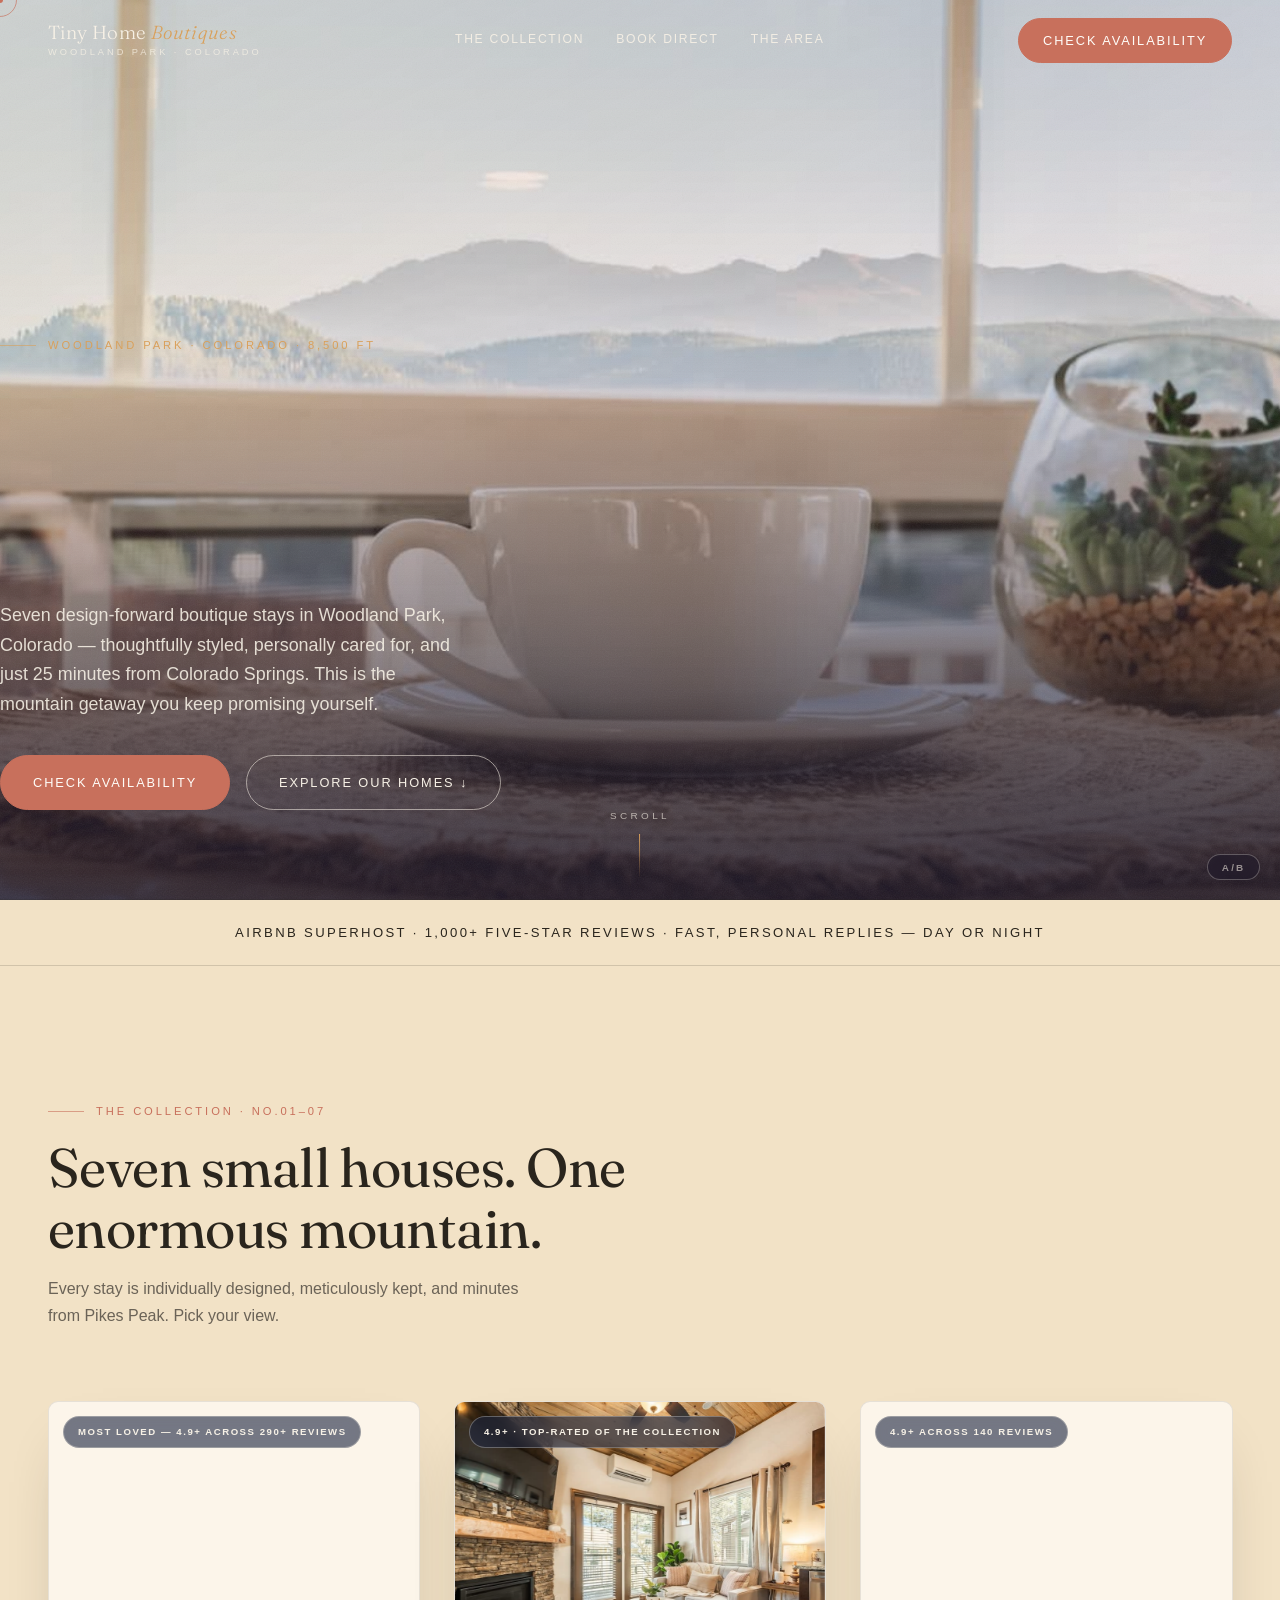
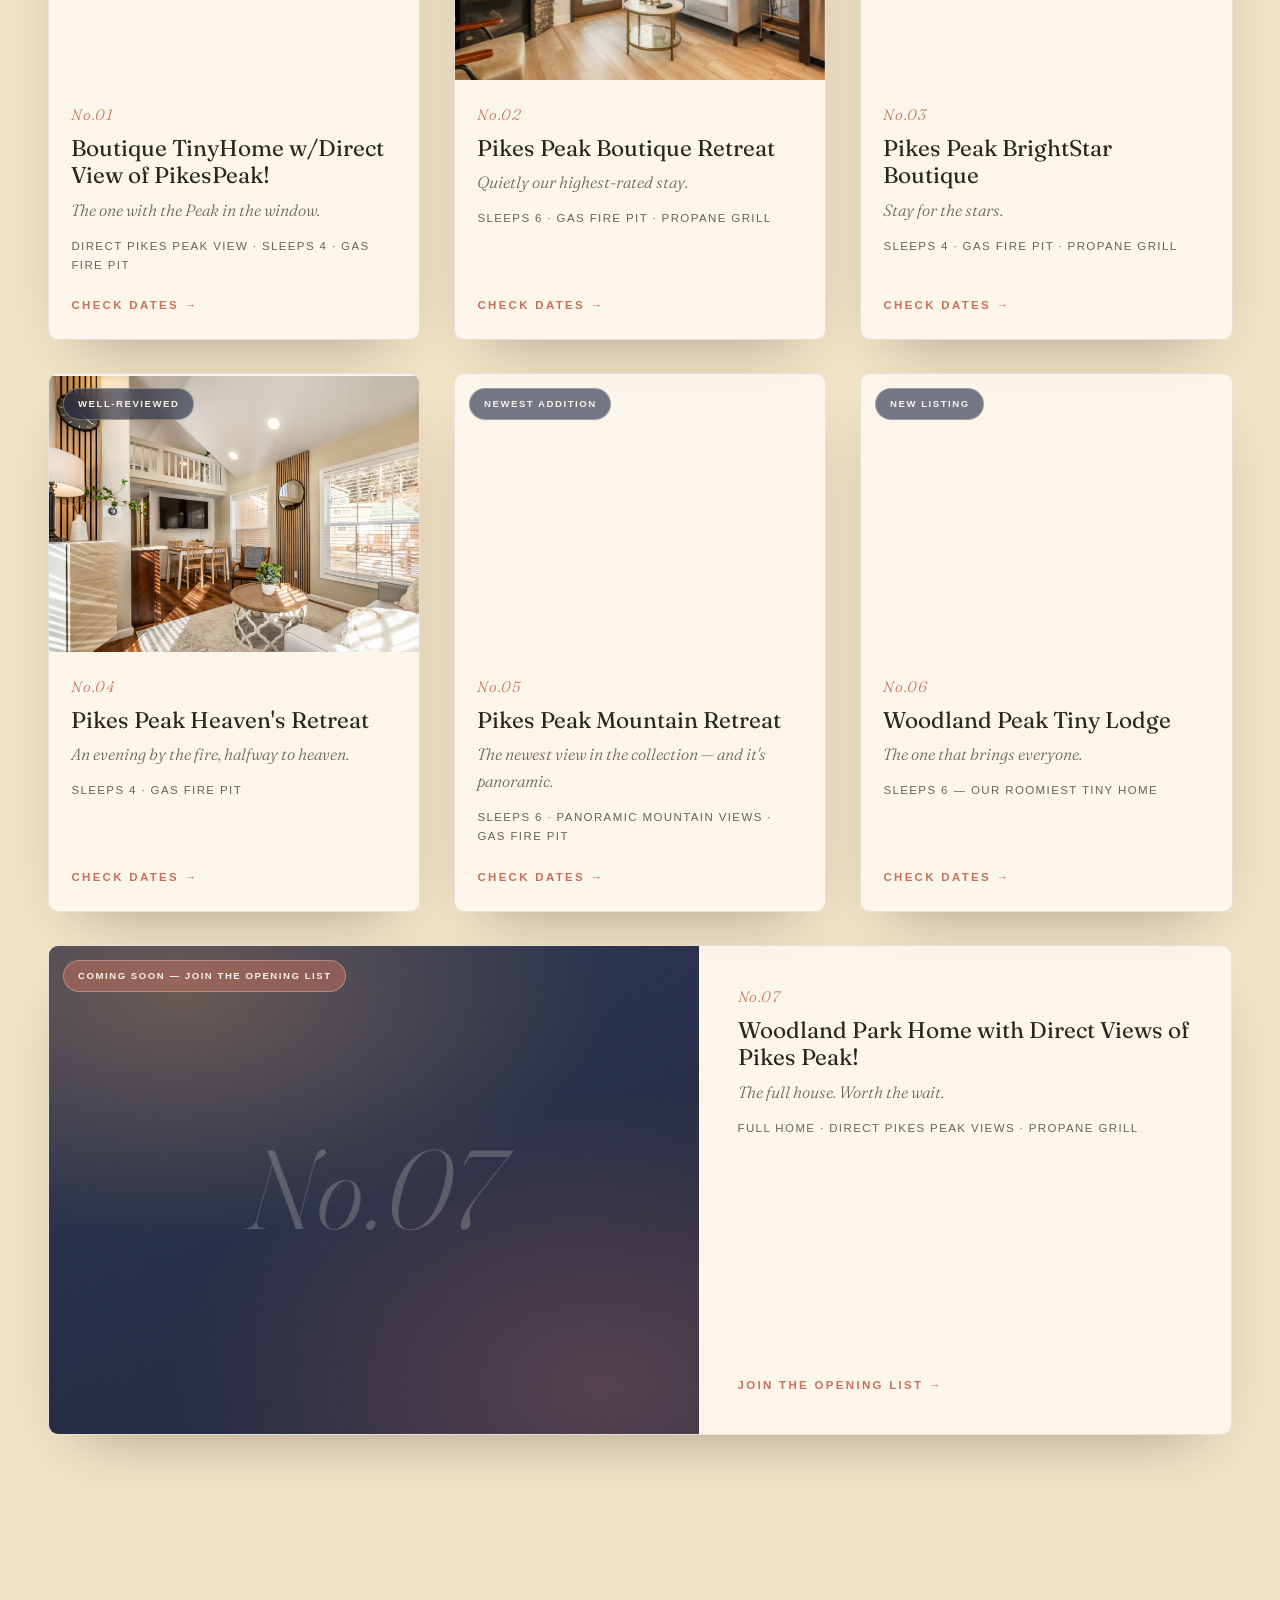
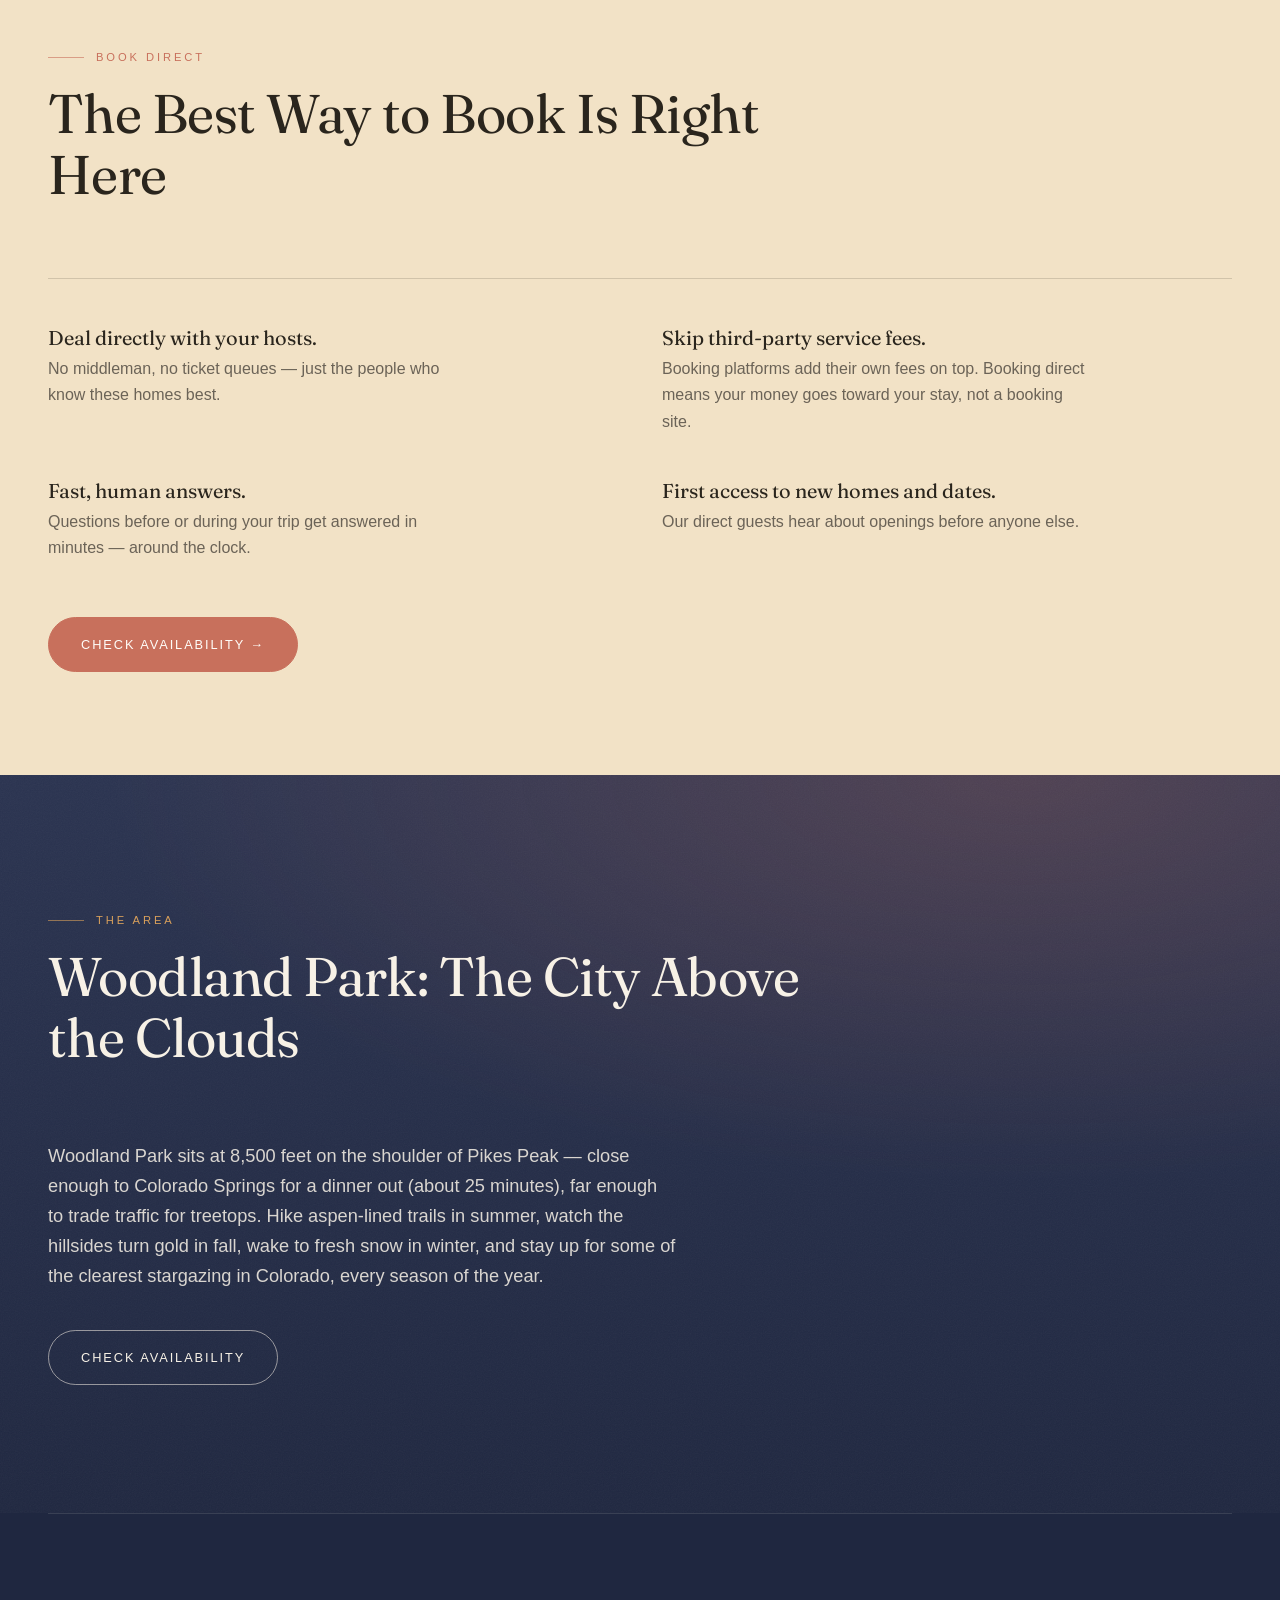
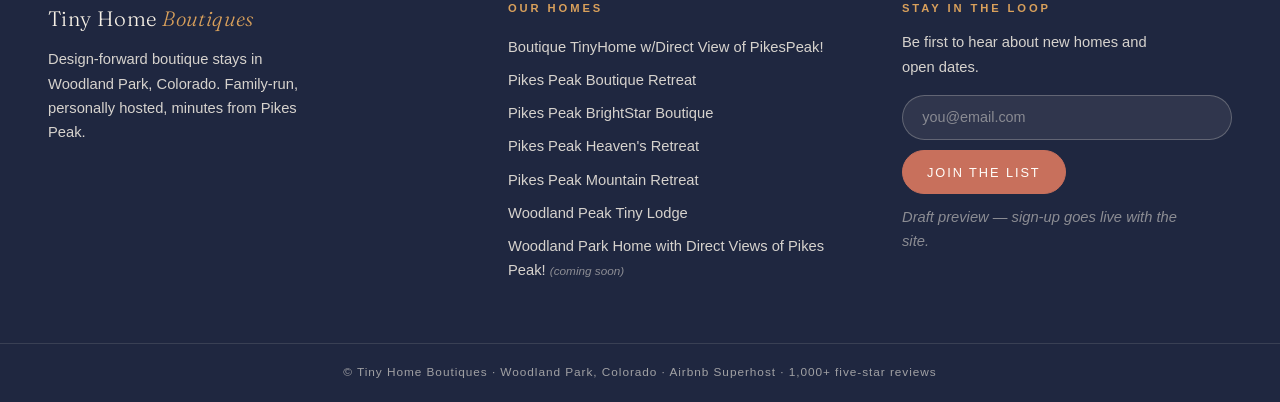
==== synthesis/index.html @ 12eb25b5 "Alpenglow Editorial synthesis homepage + self-hosted assets + Marketing docs/QA gate" ====
<!DOCTYPE html>
<html lang="en">
<head>
<meta charset="UTF-8">
<meta name="viewport" content="width=device-width, initial-scale=1.0">
<meta name="robots" content="noindex,nofollow">
<title>Tiny Home Boutiques — Wake up under Pikes Peak · Woodland Park, Colorado</title>
<meta name="description" content="Seven design-forward boutique stays in Woodland Park, Colorado. Book direct with your hosts — Airbnb Superhost, 1,000+ five-star reviews.">
<!-- ============================================================
     SYNTHESIS — "ALPENGLOW EDITORIAL"
     CEO synthesis verdict: A's cinematic scene structure ×
     B's conversion mechanics × C's editorial voice.
     Draft build — noindex. No build step, no external JS libs.
     ============================================================ -->
<link rel="preconnect" href="https://fonts.googleapis.com">
<link rel="preconnect" href="https://fonts.gstatic.com" crossorigin>
<link href="https://fonts.googleapis.com/css2?family=Fraunces:ital,opsz,wght@0,9..144,300;0,9..144,400;0,9..144,500;0,9..144,600;1,9..144,300;1,9..144,400;1,9..144,500&display=swap" rel="stylesheet">
<link rel="preload" as="image" href="../assets/hero/unit-y-peak-window.jpg">
<link rel="stylesheet" href="styles.css">
<script>document.documentElement.classList.add('js');</script>
</head>
<body>

<!-- Scroll-linked alpenglow sky: golden dawn → daylight → dusk tint (opacity crossfade only) -->
<div class="sky" aria-hidden="true">
  <div class="sky-layer sky-dawn"></div>
  <div class="sky-layer sky-day" id="skyDay"></div>
  <div class="sky-layer sky-dusk" id="skyDusk"></div>
</div>

<!-- Custom lerped cursor (desktop fine-pointer only; JS-gated) -->
<div class="cursor-dot" id="cursorDot" aria-hidden="true"></div>
<div class="cursor-ring" id="cursorRing" aria-hidden="true"></div>

<!-- ================= NAV — glass-morphism sticky ================= -->
<header class="nav" id="nav">
  <div class="nav-in">
    <a class="brand" href="#top">
      <span class="brand-name">Tiny Home <em>Boutiques</em></span>
      <span class="brand-sub">Woodland Park · Colorado</span>
    </a>
    <nav class="nav-links" aria-label="Primary">
      <a href="#collection">The Collection</a>
      <a href="#direct">Book Direct</a>
      <a href="#area">The Area</a>
    </nav>
    <a class="btn btn-solid nav-cta magnetic" href="https://tinyhomeboutiques.guestybookings.com/" target="_blank" rel="noopener">Check Availability</a>
  </div>
</header>

<main id="top">

<!-- ================= HERO — dawn act ================= -->
<section class="hero" id="hero">
  <div class="hero-media" id="heroMedia">
    <img id="heroStill" class="hero-still kenburns" src="../assets/hero/unit-y-peak-window.jpg"
         width="1200" height="800" alt="Pikes Peak framed in the window above a morning coffee cup" fetchpriority="high">
    <video id="heroVideo" class="hero-video" data-src="../assets/hero/variant-b-higgs-motion-pikes-dawn.mp4"
           preload="none" muted loop playsinline aria-hidden="true" tabindex="-1"></video>
  </div>
  <div class="hero-grade" aria-hidden="true"></div>
  <div class="hero-grain" aria-hidden="true"></div>
  <div class="hero-content wrap">
    <p class="kicker hero-kicker reveal">Woodland Park · Colorado · 8,500 ft</p>
    <h1 class="hero-title" id="heroTitle">Wake up under Pikes Peak.</h1>
    <p class="hero-sub reveal reveal-d2">Seven design-forward boutique stays in Woodland Park, Colorado — thoughtfully styled, personally cared for, and just 25 minutes from Colorado Springs. This is the mountain getaway you keep promising yourself.</p>
    <div class="hero-actions reveal reveal-d3">
      <a class="btn btn-solid magnetic" href="https://tinyhomeboutiques.guestybookings.com/" target="_blank" rel="noopener">Check Availability</a>
      <a class="btn btn-ghost magnetic" href="#collection">Explore Our Homes ↓</a>
    </div>
  </div>
  <!-- internal review toggle: still (A, default) ↔ motion (B). Owner picks at review. -->
  <button class="ab-pill" id="abPill" type="button" aria-pressed="false" title="Internal review: toggle hero still / motion">A/B</button>
  <div class="hero-scrollcue" aria-hidden="true"><span>Scroll</span></div>
</section>

<!-- ================= TRUST BAR — the one, verbatim ================= -->
<section class="trustbar reveal" aria-label="Guest trust">
  <p class="wrap">Airbnb Superhost · 1,000+ five-star reviews · Fast, personal replies — day or night</p>
</section>

<!-- ================= THE COLLECTION ================= -->
<section class="collection" id="collection">
  <div class="wrap">
    <header class="sect-head reveal">
      <p class="kicker">The Collection · No.01–07</p>
      <h2>Seven small houses. One enormous mountain.</h2>
      <p class="sect-intro">Every stay is individually designed, meticulously kept, and minutes from Pikes Peak. Pick your view.</p>
    </header>

    <div class="cards">

      <a class="card reveal" data-tilt href="https://tinyhomeboutiques.guestybookings.com/en/properties/665a027c85c7ea0013ef3865" target="_blank" rel="noopener">
        <figure class="card-media"><img src="../assets/units/no01-cover.jpg" loading="lazy" decoding="async" width="1200" height="800" data-parallax alt="Boutique TinyHome w/Direct View of PikesPeak!"></figure>
        <span class="card-badge">Most loved — 4.9+ across 290+ reviews</span>
        <div class="card-body">
          <span class="card-no">No.01</span>
          <h3 class="card-name">Boutique TinyHome w/Direct View of PikesPeak!</h3>
          <p class="card-identity">The one with the Peak in the window.</p>
          <p class="card-facts">Direct Pikes Peak view · sleeps 4 · gas fire pit</p>
          <span class="card-cta">Check dates →</span>
        </div>
        <span class="card-sheen" aria-hidden="true"></span>
      </a>

      <a class="card reveal reveal-d1" data-tilt href="https://tinyhomeboutiques.guestybookings.com/en/properties/665a026f31dec90011ea1cf0" target="_blank" rel="noopener">
        <figure class="card-media"><img src="../assets/units/no02-cover.jpg" loading="lazy" decoding="async" width="1200" height="800" data-parallax alt="Pikes Peak Boutique Retreat"></figure>
        <span class="card-badge">4.9+ · Top-rated of the collection</span>
        <div class="card-body">
          <span class="card-no">No.02</span>
          <h3 class="card-name">Pikes Peak Boutique Retreat</h3>
          <p class="card-identity">Quietly our highest-rated stay.</p>
          <p class="card-facts">Sleeps 6 · gas fire pit · propane grill</p>
          <span class="card-cta">Check dates →</span>
        </div>
        <span class="card-sheen" aria-hidden="true"></span>
      </a>

      <a class="card reveal reveal-d2" data-tilt href="https://tinyhomeboutiques.guestybookings.com/en/properties/665a026f6748540013691e65" target="_blank" rel="noopener">
        <figure class="card-media"><img src="../assets/units/no03-cover.jpg" loading="lazy" decoding="async" width="1200" height="800" data-parallax alt="Pikes Peak BrightStar Boutique"></figure>
        <span class="card-badge">4.9+ across 140 reviews</span>
        <div class="card-body">
          <span class="card-no">No.03</span>
          <h3 class="card-name">Pikes Peak BrightStar Boutique</h3>
          <p class="card-identity">Stay for the stars.</p>
          <p class="card-facts">Sleeps 4 · gas fire pit · propane grill</p>
          <span class="card-cta">Check dates →</span>
        </div>
        <span class="card-sheen" aria-hidden="true"></span>
      </a>

      <a class="card reveal" data-tilt href="https://tinyhomeboutiques.guestybookings.com/en/properties/675ada1a6e67f00012fe5ce6" target="_blank" rel="noopener">
        <figure class="card-media"><img src="../assets/units/no04-cover.jpg" loading="lazy" decoding="async" width="1200" height="800" data-parallax alt="Pikes Peak Heaven's Retreat"></figure>
        <span class="card-badge">Well-reviewed</span>
        <div class="card-body">
          <span class="card-no">No.04</span>
          <h3 class="card-name">Pikes Peak Heaven's Retreat</h3>
          <p class="card-identity">An evening by the fire, halfway to heaven.</p>
          <p class="card-facts">Sleeps 4 · gas fire pit</p>
          <span class="card-cta">Check dates →</span>
        </div>
        <span class="card-sheen" aria-hidden="true"></span>
      </a>

      <a class="card reveal reveal-d1" data-tilt href="https://tinyhomeboutiques.guestybookings.com/en/properties/69bc89b3c13a5a0013d38be8" target="_blank" rel="noopener">
        <figure class="card-media"><img src="../assets/units/no05-cover.jpg" loading="lazy" decoding="async" width="1200" height="800" data-parallax alt="Pikes Peak Mountain Retreat"></figure>
        <span class="card-badge">Newest addition</span>
        <div class="card-body">
          <span class="card-no">No.05</span>
          <h3 class="card-name">Pikes Peak Mountain Retreat</h3>
          <p class="card-identity">The newest view in the collection — and it's panoramic.</p>
          <p class="card-facts">Sleeps 6 · panoramic mountain views · gas fire pit</p>
          <span class="card-cta">Check dates →</span>
        </div>
        <span class="card-sheen" aria-hidden="true"></span>
      </a>

      <a class="card reveal reveal-d2" data-tilt href="https://tinyhomeboutiques.guestybookings.com/en/properties/6a03b7807e628900149378d0" target="_blank" rel="noopener">
        <figure class="card-media"><img src="../assets/units/no06-cover.jpg" loading="lazy" decoding="async" width="1200" height="800" data-parallax alt="Woodland Peak Tiny Lodge"></figure>
        <span class="card-badge">New listing</span>
        <div class="card-body">
          <span class="card-no">No.06</span>
          <h3 class="card-name">Woodland Peak Tiny Lodge</h3>
          <p class="card-identity">The one that brings everyone.</p>
          <p class="card-facts">Sleeps 6 — our roomiest tiny home</p>
          <span class="card-cta">Check dates →</span>
        </div>
        <span class="card-sheen" aria-hidden="true"></span>
      </a>

      <!-- No.07 — pre-launch, typographic card (no photography exists yet; no invented imagery) -->
      <a class="card card-soon reveal card-wide" data-tilt href="#stay-in-touch">
        <div class="card-soon-art" aria-hidden="true"><span class="card-soon-no">No.07</span></div>
        <span class="card-badge card-badge-soon">Coming soon — join the opening list</span>
        <div class="card-body">
          <span class="card-no">No.07</span>
          <h3 class="card-name">Woodland Park Home with Direct Views of Pikes Peak!</h3>
          <p class="card-identity">The full house. Worth the wait.</p>
          <p class="card-facts">Full home · direct Pikes Peak views · propane grill</p>
          <span class="card-cta">Join the Opening List →</span>
        </div>
        <span class="card-sheen" aria-hidden="true"></span>
      </a>

    </div>
  </div>
</section>

<!-- ================= WHY BOOK DIRECT ================= -->
<section class="direct" id="direct">
  <div class="wrap">
    <header class="sect-head reveal">
      <p class="kicker">Book Direct</p>
      <h2>The Best Way to Book Is Right Here</h2>
    </header>
    <ul class="direct-grid">
      <li class="reveal"><h3>Deal directly with your hosts.</h3><p>No middleman, no ticket queues — just the people who know these homes best.</p></li>
      <li class="reveal reveal-d1"><h3>Skip third-party service fees.</h3><p>Booking platforms add their own fees on top. Booking direct means your money goes toward your stay, not a booking site.</p></li>
      <li class="reveal reveal-d2"><h3>Fast, human answers.</h3><p>Questions before or during your trip get answered in minutes — around the clock.</p></li>
      <li class="reveal reveal-d3"><h3>First access to new homes and dates.</h3><p>Our direct guests hear about openings before anyone else.</p></li>
    </ul>
    <p class="direct-cta reveal"><a class="btn btn-solid magnetic" href="https://tinyhomeboutiques.guestybookings.com/" target="_blank" rel="noopener">Check Availability →</a></p>
  </div>
</section>

<!-- ================= AREA TEASER — dusk act ================= -->
<section class="area" id="area">
  <div class="area-grain" aria-hidden="true"></div>
  <div class="wrap">
    <header class="sect-head reveal">
      <p class="kicker kicker-light">The Area</p>
      <h2>Woodland Park: The City Above the Clouds</h2>
    </header>
    <p class="area-body reveal reveal-d1">Woodland Park sits at 8,500 feet on the shoulder of Pikes Peak — close enough to Colorado Springs for a dinner out (about 25 minutes), far enough to trade traffic for treetops. Hike aspen-lined trails in summer, watch the hillsides turn gold in fall, wake to fresh snow in winter, and stay up for some of the clearest stargazing in Colorado, every season of the year.</p>
    <p class="area-cta reveal reveal-d2"><a class="btn btn-ghost magnetic" href="https://tinyhomeboutiques.guestybookings.com/" target="_blank" rel="noopener">Check Availability</a></p>
  </div>
</section>

</main>

<!-- ================= FOOTER ================= -->
<footer class="footer">
  <div class="wrap footer-grid">
    <div class="footer-brand">
      <p class="brand-name">Tiny Home <em>Boutiques</em></p>
      <p>Design-forward boutique stays in Woodland Park, Colorado. Family-run, personally hosted, minutes from Pikes Peak.</p>
    </div>
    <nav class="footer-homes" aria-label="Our Homes">
      <h3>Our Homes</h3>
      <ul>
        <li><a href="https://tinyhomeboutiques.guestybookings.com/en/properties/665a027c85c7ea0013ef3865" target="_blank" rel="noopener">Boutique TinyHome w/Direct View of PikesPeak!</a></li>
        <li><a href="https://tinyhomeboutiques.guestybookings.com/en/properties/665a026f31dec90011ea1cf0" target="_blank" rel="noopener">Pikes Peak Boutique Retreat</a></li>
        <li><a href="https://tinyhomeboutiques.guestybookings.com/en/properties/665a026f6748540013691e65" target="_blank" rel="noopener">Pikes Peak BrightStar Boutique</a></li>
        <li><a href="https://tinyhomeboutiques.guestybookings.com/en/properties/675ada1a6e67f00012fe5ce6" target="_blank" rel="noopener">Pikes Peak Heaven's Retreat</a></li>
        <li><a href="https://tinyhomeboutiques.guestybookings.com/en/properties/69bc89b3c13a5a0013d38be8" target="_blank" rel="noopener">Pikes Peak Mountain Retreat</a></li>
        <li><a href="https://tinyhomeboutiques.guestybookings.com/en/properties/6a03b7807e628900149378d0" target="_blank" rel="noopener">Woodland Peak Tiny Lodge</a></li>
        <li><a href="#stay-in-touch">Woodland Park Home with Direct Views of Pikes Peak! <span class="soon-tag">(coming soon)</span></a></li>
      </ul>
    </nav>
    <div class="footer-loop" id="stay-in-touch">
      <h3>Stay in the Loop</h3>
      <p>Be first to hear about new homes and open dates.</p>
      <!-- DRAFT STUB — email capture not yet wired to a list provider -->
      <form class="loop-form" action="#" method="get">
        <label class="sr-only" for="loop-email">Email address</label>
        <input id="loop-email" type="email" name="email" placeholder="you@email.com" autocomplete="email" required>
        <button class="btn btn-solid" type="submit">Join the List</button>
      </form>
      <p class="loop-note">Draft preview — sign-up goes live with the site.</p>
    </div>
  </div>
  <div class="footer-bottom">
    <p class="wrap">© Tiny Home Boutiques · Woodland Park, Colorado · Airbnb Superhost · 1,000+ five-star reviews</p>
  </div>
</footer>

<!-- mobile sticky book-direct bar (QA checklist §E) -->
<div class="mobile-book-bar" aria-hidden="false">
  <a class="btn btn-solid" href="https://tinyhomeboutiques.guestybookings.com/" target="_blank" rel="noopener">Book Direct — Check Availability</a>
</div>

<script src="main.js" defer></script>
</body>
</html>
---- synthesis/styles.css ----
/* ============================================================
   SYNTHESIS — "ALPENGLOW EDITORIAL" · tinyhomeboutiques.com
   Dawn → daylight → dusk scroll arc. Transform/opacity-only motion.
   No-JS safe · touch-safe · prefers-reduced-motion = fully static.
   ============================================================ */

:root{
  /* alpenglow palette */
  --dawn:       #f2e2c6;   /* golden dawn ground */
  --day:        #f8f5ee;   /* daylight cream */
  --dusk-tint:  #dfe3ee;   /* early-dusk periwinkle (still ink-safe) */
  --dusk-deep:  #1f2740;   /* night-blue panels */
  --dusk-deep2: #2a3350;
  --alpenglow:  #c8705c;   /* rose accent */
  --amber:      #d9a05b;
  --cream:      #f7f1e6;
  --ink:        #2a251d;
  --ink-soft:   #6b6357;
  --line:       rgba(42,37,29,.16);

  --serif: "Fraunces", "Iowan Old Style", Georgia, serif;
  --sans:  -apple-system, BlinkMacSystemFont, "Segoe UI", "Helvetica Neue", Arial, sans-serif;
  --ease:  cubic-bezier(.22,.61,.36,1);
  --gutter: clamp(1.25rem, 4vw, 3rem);
}

*,*::before,*::after{ box-sizing:border-box; margin:0; padding:0; }
html{ scroll-behavior:smooth; }
body{
  font-family:var(--sans); font-weight:300; line-height:1.65;
  color:var(--ink); background:var(--dawn);
  -webkit-font-smoothing:antialiased; overflow-x:hidden;
}
img,video{ display:block; max-width:100%; }
a{ color:inherit; }
ul{ list-style:none; }
h1,h2,h3{ font-family:var(--serif); font-weight:400; line-height:1.12; }
.wrap{ width:min(1200px, 100% - (var(--gutter) * 2)); margin-inline:auto; }
.sr-only{ position:absolute; width:1px; height:1px; overflow:hidden; clip:rect(0 0 0 0); white-space:nowrap; }

.kicker{
  display:inline-flex; align-items:center; gap:.75rem;
  font-size:.7rem; font-weight:500; letter-spacing:.26em; text-transform:uppercase;
  color:var(--alpenglow); margin-bottom:1.1rem;
}
.kicker::before{ content:""; width:2.25rem; height:1px; background:currentColor; opacity:.6; }
.kicker-light{ color:var(--amber); }

/* ---------- buttons ---------- */
.btn{
  display:inline-block; text-decoration:none; text-align:center; cursor:pointer;
  font-family:var(--sans); font-size:.8rem; font-weight:500;
  letter-spacing:.15em; text-transform:uppercase;
  padding:1rem 2rem; border-radius:999px; border:1px solid transparent;
  transition:background-color .35s var(--ease), color .35s var(--ease),
             border-color .35s var(--ease), box-shadow .35s var(--ease);
  will-change:transform;
}
.btn-solid{ background:var(--alpenglow); color:#fffdf9; border-color:var(--alpenglow); }
.btn-solid:hover{ background:#b25a47; border-color:#b25a47; box-shadow:0 14px 30px -14px rgba(200,112,92,.7); }
.btn-ghost{ background:transparent; color:var(--cream); border-color:rgba(247,241,230,.55); }
.btn-ghost:hover{ border-color:var(--amber); color:var(--amber); }

/* ============================================================
   SKY — fixed scroll-linked color arc (opacity crossfade only)
   ============================================================ */
.sky{ position:fixed; inset:0; z-index:-1; pointer-events:none; }
.sky-layer{ position:absolute; inset:0; }
.sky-dawn{ background:linear-gradient(to bottom, #eed9b4 0%, var(--dawn) 55%, #efe3cd 100%); }
.sky-day { background:var(--day); opacity:0; will-change:opacity; }
.sky-dusk{ background:linear-gradient(to bottom, var(--dusk-tint) 0%, #cdd4e6 100%); opacity:0; will-change:opacity; }

/* ============================================================
   CURSOR — lerped dot + ring (enabled by JS on fine pointers)
   ============================================================ */
.cursor-dot,.cursor-ring{ display:none; }
html.cursor-on .cursor-dot,
html.cursor-on .cursor-ring{
  display:block; position:fixed; top:0; left:0; z-index:999; pointer-events:none;
  border-radius:50%; will-change:transform;
}
html.cursor-on .cursor-dot{ width:6px; height:6px; background:var(--alpenglow); margin:-3px 0 0 -3px; }
html.cursor-on .cursor-ring{
  width:34px; height:34px; margin:-17px 0 0 -17px;
  border:1px solid rgba(200,112,92,.65);
  transition:width .3s var(--ease), height .3s var(--ease), margin .3s var(--ease),
             border-color .3s var(--ease), background-color .3s var(--ease);
}
html.cursor-on .cursor-ring.is-hover{
  width:56px; height:56px; margin:-28px 0 0 -28px;
  background:rgba(200,112,92,.08); border-color:rgba(200,112,92,.9);
}
html.cursor-on body{ cursor:none; }
html.cursor-on a, html.cursor-on button{ cursor:none; }

/* ============================================================
   NAV — glass-morphism sticky
   ============================================================ */
.nav{
  position:fixed; top:0; left:0; right:0; z-index:80;
  transition:background-color .5s var(--ease), box-shadow .5s var(--ease), padding .5s var(--ease);
  padding:.55rem 0;
}
.nav-in{
  width:min(1320px, 100% - (var(--gutter) * 2)); margin-inline:auto;
  display:flex; align-items:center; justify-content:space-between; gap:1.2rem;
  padding:.55rem 0;
}
.brand{ text-decoration:none; line-height:1.1; }
.brand-name{ font-family:var(--serif); font-size:1.18rem; letter-spacing:.02em; color:var(--cream); transition:color .5s var(--ease); }
.brand-name em{ font-style:italic; color:var(--amber); }
.brand-sub{ display:block; font-size:.58rem; font-weight:500; letter-spacing:.32em; text-transform:uppercase; color:rgba(247,241,230,.75); margin-top:.2rem; transition:color .5s var(--ease); }
.nav-links{ display:flex; gap:2rem; }
.nav-links a{
  text-decoration:none; font-size:.76rem; font-weight:500; letter-spacing:.14em; text-transform:uppercase;
  color:rgba(247,241,230,.9); position:relative; padding-bottom:.2rem; transition:color .5s var(--ease);
}
.nav-links a::after{
  content:""; position:absolute; left:0; bottom:0; width:100%; height:1px;
  background:currentColor; transform:scaleX(0); transform-origin:left; transition:transform .35s var(--ease);
}
.nav-links a:hover::after{ transform:scaleX(1); }
.nav-cta{ padding:.7rem 1.5rem; }
.nav.scrolled{
  background:rgba(248,245,238,.72);
  -webkit-backdrop-filter:blur(16px) saturate(1.3); backdrop-filter:blur(16px) saturate(1.3);
  box-shadow:0 1px 0 rgba(42,37,29,.08), 0 12px 34px -22px rgba(42,37,29,.35);
}
.nav.scrolled .brand-name,
.nav.scrolled .nav-links a{ color:var(--ink); }
.nav.scrolled .brand-name em{ color:var(--alpenglow); }
.nav.scrolled .brand-sub{ color:var(--ink-soft); }
@media(max-width:760px){ .nav-links{ display:none; } }

/* ============================================================
   HERO — dawn act
   ============================================================ */
.hero{
  position:relative; height:100svh; min-height:600px;
  display:flex; align-items:flex-end; overflow:hidden; background:#3a3350;
}
.hero-media{ position:absolute; inset:0; }
.hero-still,.hero-video{
  position:absolute; inset:0; width:100%; height:100%; object-fit:cover;
  will-change:transform;
}
/* Ken Burns push-in toward the window/Peak: starts 15% cropped-in (never
   upscales past native beyond the full-bleed crop), transform-only, 14s. */
.kenburns{ transform:scale(1.15); transform-origin:60% 42%; }
html.js .kenburns{ animation:kenburns 14s var(--ease) infinite alternate; }
@keyframes kenburns{
  from{ transform:scale(1.15) translate3d(0,0,0); }
  to  { transform:scale(1.28) translate3d(-1.5%, -1%, 0); }
}
.hero-video{ opacity:0; visibility:hidden; transition:opacity .8s var(--ease), visibility .8s; }
.hero.variant-b .hero-video{ opacity:1; visibility:visible; }
.hero.variant-b .hero-still{ opacity:0; transition:opacity .8s var(--ease); }
/* warm dawn grade + dark gradient in the text zone */
.hero-grade{
  position:absolute; inset:0; pointer-events:none;
  background:
    linear-gradient(to top, rgba(26,22,40,.82) 0%, rgba(26,22,40,.32) 38%, rgba(26,22,40,0) 62%),
    linear-gradient(155deg, rgba(217,160,91,.22) 0%, rgba(200,112,92,.14) 45%, rgba(42,51,80,.18) 100%);
  mix-blend-mode:normal;
}
/* subtle film grain (inline SVG turbulence — no external asset) */
.hero-grain,.area-grain{
  position:absolute; inset:0; pointer-events:none; opacity:.16;
  background-image:url("data:image/svg+xml,%3Csvg xmlns='http://www.w3.org/2000/svg' width='140' height='140'%3E%3Cfilter id='n'%3E%3CfeTurbulence type='fractalNoise' baseFrequency='0.85' numOctaves='2' stitchTiles='stitch'/%3E%3CfeColorMatrix type='saturate' values='0'/%3E%3C/filter%3E%3Crect width='140' height='140' filter='url(%23n)' opacity='0.55'/%3E%3C/svg%3E");
}
.hero-content{ position:relative; z-index:3; width:100%; padding-bottom:clamp(3.5rem, 10vh, 7rem); color:var(--cream); }
.hero-kicker{ color:var(--amber); }
.hero-title{
  font-size:clamp(2.9rem, 8vw, 6.4rem); font-weight:300;
  letter-spacing:-.015em; line-height:1.02; max-width:11ch;
  color:#fffdf7; margin-bottom:1.3rem;
  text-shadow:0 2px 40px rgba(26,22,40,.35);
}
/* per-letter split reveal (spans injected by JS) */
.hero-title .ch{ display:inline-block; will-change:transform,opacity; }
html.js .hero-title.splitting .ch{ opacity:0; transform:translateY(.7em) rotate(2deg); }
.hero-title.split-in .ch{
  opacity:1; transform:none;
  transition:opacity .9s var(--ease), transform .9s var(--ease);
  transition-delay:calc(var(--i) * 38ms);
}
.hero-sub{ max-width:46ch; font-size:clamp(.95rem, 1.4vw, 1.12rem); color:rgba(247,241,230,.88); }
.hero-actions{ margin-top:2.2rem; display:flex; gap:1rem; flex-wrap:wrap; }

.ab-pill{
  position:absolute; right:1.25rem; bottom:1.25rem; z-index:5;
  font-family:var(--sans); font-size:.62rem; font-weight:600; letter-spacing:.22em;
  color:rgba(247,241,230,.55); background:rgba(26,22,40,.4);
  border:1px solid rgba(247,241,230,.28); border-radius:999px;
  padding:.4rem .85rem; cursor:pointer;
  -webkit-backdrop-filter:blur(8px); backdrop-filter:blur(8px);
  transition:color .3s, border-color .3s;
}
.ab-pill:hover{ color:var(--cream); border-color:rgba(247,241,230,.6); }
.ab-pill[aria-pressed="true"]{ color:var(--amber); border-color:var(--amber); }
html:not(.js) .ab-pill{ display:none; }

.hero-scrollcue{
  position:absolute; left:50%; bottom:1.4rem; z-index:4; transform:translateX(-50%);
  color:rgba(247,241,230,.65); font-size:.62rem; letter-spacing:.34em; text-transform:uppercase;
  display:flex; flex-direction:column; align-items:center; gap:.6rem;
}
.hero-scrollcue::after{
  content:""; width:1px; height:44px;
  background:linear-gradient(to bottom, var(--amber), transparent);
  animation:cue 2.4s var(--ease) infinite;
}
@keyframes cue{
  0%{ transform:scaleY(0); transform-origin:top; }
  55%{ transform:scaleY(1); transform-origin:top; }
  56%{ transform-origin:bottom; }
  100%{ transform:scaleY(0); transform-origin:bottom; }
}
@media(max-width:760px){ .hero-scrollcue{ display:none; } }

/* ============================================================
   TRUST BAR — the one, used once
   ============================================================ */
.trustbar{
  border-top:1px solid var(--line); border-bottom:1px solid var(--line);
  padding:1.35rem 0; margin-top:-1px;
}
.trustbar p{
  text-align:center; font-size:.82rem; font-weight:500;
  letter-spacing:.18em; text-transform:uppercase; color:var(--ink);
  text-wrap:balance;
}

/* ============================================================
   THE COLLECTION
   ============================================================ */
.collection{ padding:clamp(4.5rem, 10vw, 8.5rem) 0 clamp(3.5rem, 8vw, 7rem); }
.sect-head{ max-width:780px; margin-bottom:clamp(2.5rem, 6vw, 4.5rem); }
.sect-head h2{ font-size:clamp(2rem, 4.6vw, 3.4rem); letter-spacing:-.01em; }
.sect-intro{ margin-top:1rem; color:var(--ink-soft); max-width:56ch; }

.cards{
  display:grid; grid-template-columns:repeat(3, 1fr);
  gap:clamp(1.2rem, 2.6vw, 2.2rem);
  perspective:1400px;
}
@media(max-width:980px){ .cards{ grid-template-columns:repeat(2, 1fr); } }
@media(max-width:620px){ .cards{ grid-template-columns:1fr; } }

.card{
  position:relative; display:flex; flex-direction:column;
  text-decoration:none; overflow:hidden; border-radius:10px;
  background:rgba(255,253,248,.72);
  border:1px solid rgba(42,37,29,.1);
  box-shadow:0 26px 60px -34px rgba(42,37,29,.45);
  transform-style:preserve-3d; will-change:transform;
  transition:box-shadow .5s var(--ease);
}
.card:hover{ box-shadow:0 40px 80px -36px rgba(42,37,29,.55); }
.card-media{ position:relative; aspect-ratio:4/3; overflow:hidden; }
.card-media img{
  width:100%; height:112%; object-fit:cover;
  will-change:transform; transition:transform 1.2s var(--ease);
}
.card:hover .card-media img{ transform:scale(1.04); }
.card-badge{
  position:absolute; top:.9rem; left:.9rem; z-index:2;
  font-size:.6rem; font-weight:600; letter-spacing:.16em; text-transform:uppercase;
  color:var(--cream); background:rgba(31,39,64,.62);
  border:1px solid rgba(247,241,230,.3); border-radius:999px;
  padding:.42rem .85rem; max-width:calc(100% - 1.8rem);
  -webkit-backdrop-filter:blur(8px); backdrop-filter:blur(8px);
}
.card-body{ padding:1.4rem 1.4rem 1.5rem; display:flex; flex-direction:column; gap:.45rem; flex:1; }
.card-no{
  font-family:var(--serif); font-style:italic; font-size:.95rem; color:var(--alpenglow);
  letter-spacing:.04em;
}
.card-name{ font-size:clamp(1.15rem, 1.8vw, 1.42rem); line-height:1.22; color:var(--ink); }
.card-identity{ font-family:var(--serif); font-style:italic; font-size:1.02rem; color:var(--ink-soft); }
.card-facts{
  font-size:.72rem; font-weight:500; letter-spacing:.12em; text-transform:uppercase;
  color:var(--ink-soft); margin-top:.35rem;
}
.card-cta{
  margin-top:auto; padding-top:.9rem;
  font-size:.72rem; font-weight:600; letter-spacing:.2em; text-transform:uppercase;
  color:var(--alpenglow);
}
/* glass sheen swept by tilt JS (transform-only) */
.card-sheen{
  position:absolute; inset:-40%; z-index:3; pointer-events:none;
  background:radial-gradient(closest-side, rgba(255,253,248,.32), rgba(255,253,248,0) 70%);
  opacity:0; transform:translate3d(0,0,0);
  transition:opacity .45s var(--ease); will-change:transform,opacity;
}
.card.tilting .card-sheen{ opacity:1; }

/* No.07 — full-row typographic finale */
.card-wide{ grid-column:1 / -1; }
@media(min-width:621px){
  .card-wide{ flex-direction:row; }
  .card-wide .card-soon-art{ flex:1 1 55%; aspect-ratio:auto; min-height:280px; }
  .card-wide .card-body{ flex:1 1 45%; justify-content:center; padding:clamp(1.6rem,3vw,2.6rem); }
}

/* No.07 — typographic coming-soon card */
.card-soon .card-soon-art{
  position:relative; aspect-ratio:4/3; overflow:hidden;
  display:flex; align-items:center; justify-content:center;
  background:
    radial-gradient(120% 90% at 20% 10%, rgba(217,160,91,.35), rgba(217,160,91,0) 55%),
    radial-gradient(110% 100% at 85% 90%, rgba(200,112,92,.3), rgba(200,112,92,0) 60%),
    linear-gradient(160deg, var(--dusk-deep2) 0%, var(--dusk-deep) 70%);
}
.card-soon .card-soon-art::after{
  content:""; position:absolute; inset:0; opacity:.14;
  background-image:url("data:image/svg+xml,%3Csvg xmlns='http://www.w3.org/2000/svg' width='140' height='140'%3E%3Cfilter id='n'%3E%3CfeTurbulence type='fractalNoise' baseFrequency='0.85' numOctaves='2' stitchTiles='stitch'/%3E%3CfeColorMatrix type='saturate' values='0'/%3E%3C/filter%3E%3Crect width='140' height='140' filter='url(%23n)' opacity='0.55'/%3E%3C/svg%3E");
}
.card-soon-no{
  font-family:var(--serif); font-style:italic; font-weight:300;
  font-size:clamp(4.5rem, 9vw, 7rem); color:rgba(247,241,230,.22);
  letter-spacing:.02em; user-select:none;
}
.card-badge-soon{ background:rgba(200,112,92,.5); }

/* ============================================================
   WHY BOOK DIRECT
   ============================================================ */
.direct{ padding:clamp(3.5rem, 8vw, 7rem) 0; }
.direct-grid{
  display:grid; grid-template-columns:repeat(2, 1fr);
  gap:clamp(1.6rem, 3.5vw, 3rem);
  border-top:1px solid var(--line); padding-top:clamp(2rem, 4vw, 3rem);
}
@media(max-width:720px){ .direct-grid{ grid-template-columns:1fr; } }
.direct-grid h3{ font-size:1.25rem; margin-bottom:.4rem; }
.direct-grid p{ color:var(--ink-soft); max-width:48ch; }
.direct-cta{ margin-top:clamp(2.2rem, 5vw, 3.5rem); }

/* ============================================================
   AREA — dusk act
   ============================================================ */
.area{
  position:relative; overflow:hidden; color:var(--cream);
  padding:clamp(4.5rem, 10vw, 8.5rem) 0;
  background:
    radial-gradient(130% 100% at 80% 0%, rgba(200,112,92,.24), rgba(200,112,92,0) 55%),
    linear-gradient(to bottom, var(--dusk-deep2) 0%, var(--dusk-deep) 100%);
}
.area .sect-head h2{ color:var(--cream); }
.area-body{ max-width:62ch; font-size:clamp(1rem, 1.5vw, 1.14rem); color:rgba(247,241,230,.86); }
.area-cta{ margin-top:2.4rem; }
.area-grain{ opacity:.1; }

/* ============================================================
   FOOTER
   ============================================================ */
.footer{ background:var(--dusk-deep); color:rgba(247,241,230,.85); }
.footer-grid{
  display:grid; grid-template-columns:1.2fr 1fr 1fr;
  gap:clamp(2rem, 5vw, 4rem);
  padding:clamp(3rem, 7vw, 5.5rem) 0 clamp(2.2rem, 5vw, 3.5rem);
  border-top:1px solid rgba(247,241,230,.12);
}
@media(max-width:860px){ .footer-grid{ grid-template-columns:1fr; } }
.footer .brand-name{ font-size:1.3rem; color:var(--cream); margin-bottom:.7rem; }
.footer .brand-name em{ font-style:italic; color:var(--amber); }
.footer-brand p{ max-width:34ch; font-size:.92rem; }
.footer h3{
  font-family:var(--sans); font-size:.7rem; font-weight:600;
  letter-spacing:.26em; text-transform:uppercase; color:var(--amber);
  margin-bottom:1rem;
}
.footer-homes a{
  display:inline-block; text-decoration:none; padding:.28rem 0;
  font-size:.92rem; color:rgba(247,241,230,.85);
  transition:color .3s var(--ease);
}
.footer-homes a:hover{ color:var(--amber); }
.soon-tag{ font-style:italic; opacity:.6; font-size:.8em; }
.footer-loop p{ font-size:.92rem; max-width:34ch; }
.loop-form{ display:flex; gap:.6rem; margin-top:1rem; flex-wrap:wrap; }
.loop-form input{
  flex:1 1 200px; min-width:0;
  font-family:var(--sans); font-size:.9rem; color:var(--cream);
  background:rgba(247,241,230,.08); border:1px solid rgba(247,241,230,.25);
  border-radius:999px; padding:.85rem 1.2rem; outline:none;
  transition:border-color .3s var(--ease);
}
.loop-form input::placeholder{ color:rgba(247,241,230,.45); }
.loop-form input:focus{ border-color:var(--amber); }
.loop-form .btn{ padding:.85rem 1.5rem; }
.loop-note{ margin-top:.7rem; font-size:.72rem; font-style:italic; color:rgba(247,241,230,.5); }
.footer-bottom{ border-top:1px solid rgba(247,241,230,.12); padding:1.2rem 0; }
.footer-bottom p{ font-size:.74rem; letter-spacing:.08em; color:rgba(247,241,230,.6); text-align:center; }

/* ============================================================
   REVEAL CHOREOGRAPHY (JS-gated; no-JS shows everything)
   ============================================================ */
html.js .reveal{
  opacity:0; transform:translateY(34px);
  transition:opacity 1s var(--ease), transform 1s var(--ease);
  will-change:transform,opacity;
}
html.js .reveal.in{ opacity:1; transform:none; }
html.js .reveal-d1{ transition-delay:.12s; }
html.js .reveal-d2{ transition-delay:.24s; }
html.js .reveal-d3{ transition-delay:.36s; }

/* ============================================================
   REDUCED MOTION — fully static, clean page
   ============================================================ */
@media (prefers-reduced-motion: reduce){
  html{ scroll-behavior:auto; }
  *,*::before,*::after{ animation:none !important; transition:none !important; }
  html.js .kenburns{ animation:none !important; transform:scale(1.15); }
  html.js .reveal{ opacity:1; transform:none; }
  html.js .hero-title.splitting .ch{ opacity:1; transform:none; }
  .card, .card-media img, .card-sheen, [data-parallax]{ transform:none !important; }
  .hero-scrollcue::after{ animation:none !important; }
}

/* touch devices: no hover-scale creep */
@media (hover:none){
  .card:hover .card-media img{ transform:none; }
}

/* ---------- mobile sticky book-direct bar (QA checklist §E) ---------- */
.mobile-book-bar{display:none}
@media (max-width:720px){
  .mobile-book-bar{
    display:block;position:fixed;left:0;right:0;bottom:0;z-index:80;
    padding:.6rem .9rem calc(.6rem + env(safe-area-inset-bottom));
    background:rgba(20,24,32,.72);backdrop-filter:blur(14px);-webkit-backdrop-filter:blur(14px);
    border-top:1px solid rgba(255,255,255,.12);
  }
  .mobile-book-bar .btn{display:block;width:100%;text-align:center}
  footer{padding-bottom:5.5rem}
}
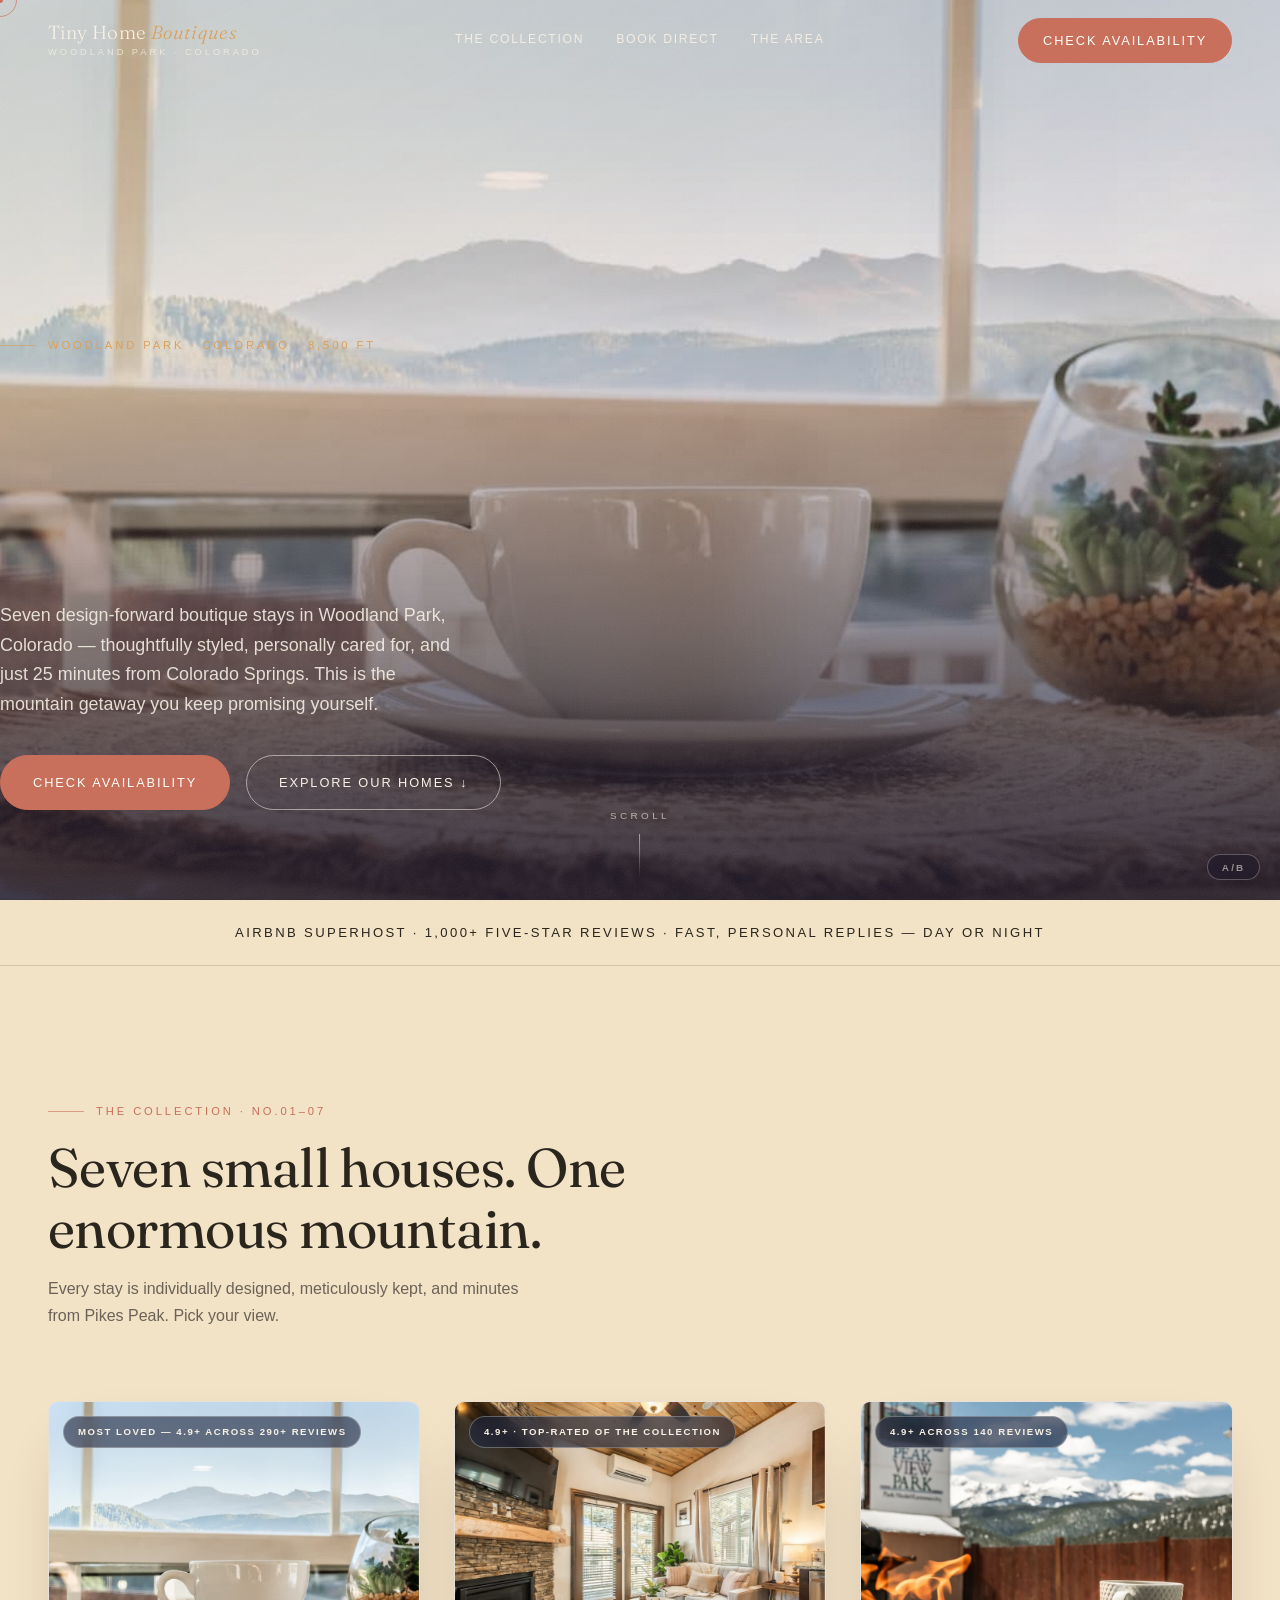
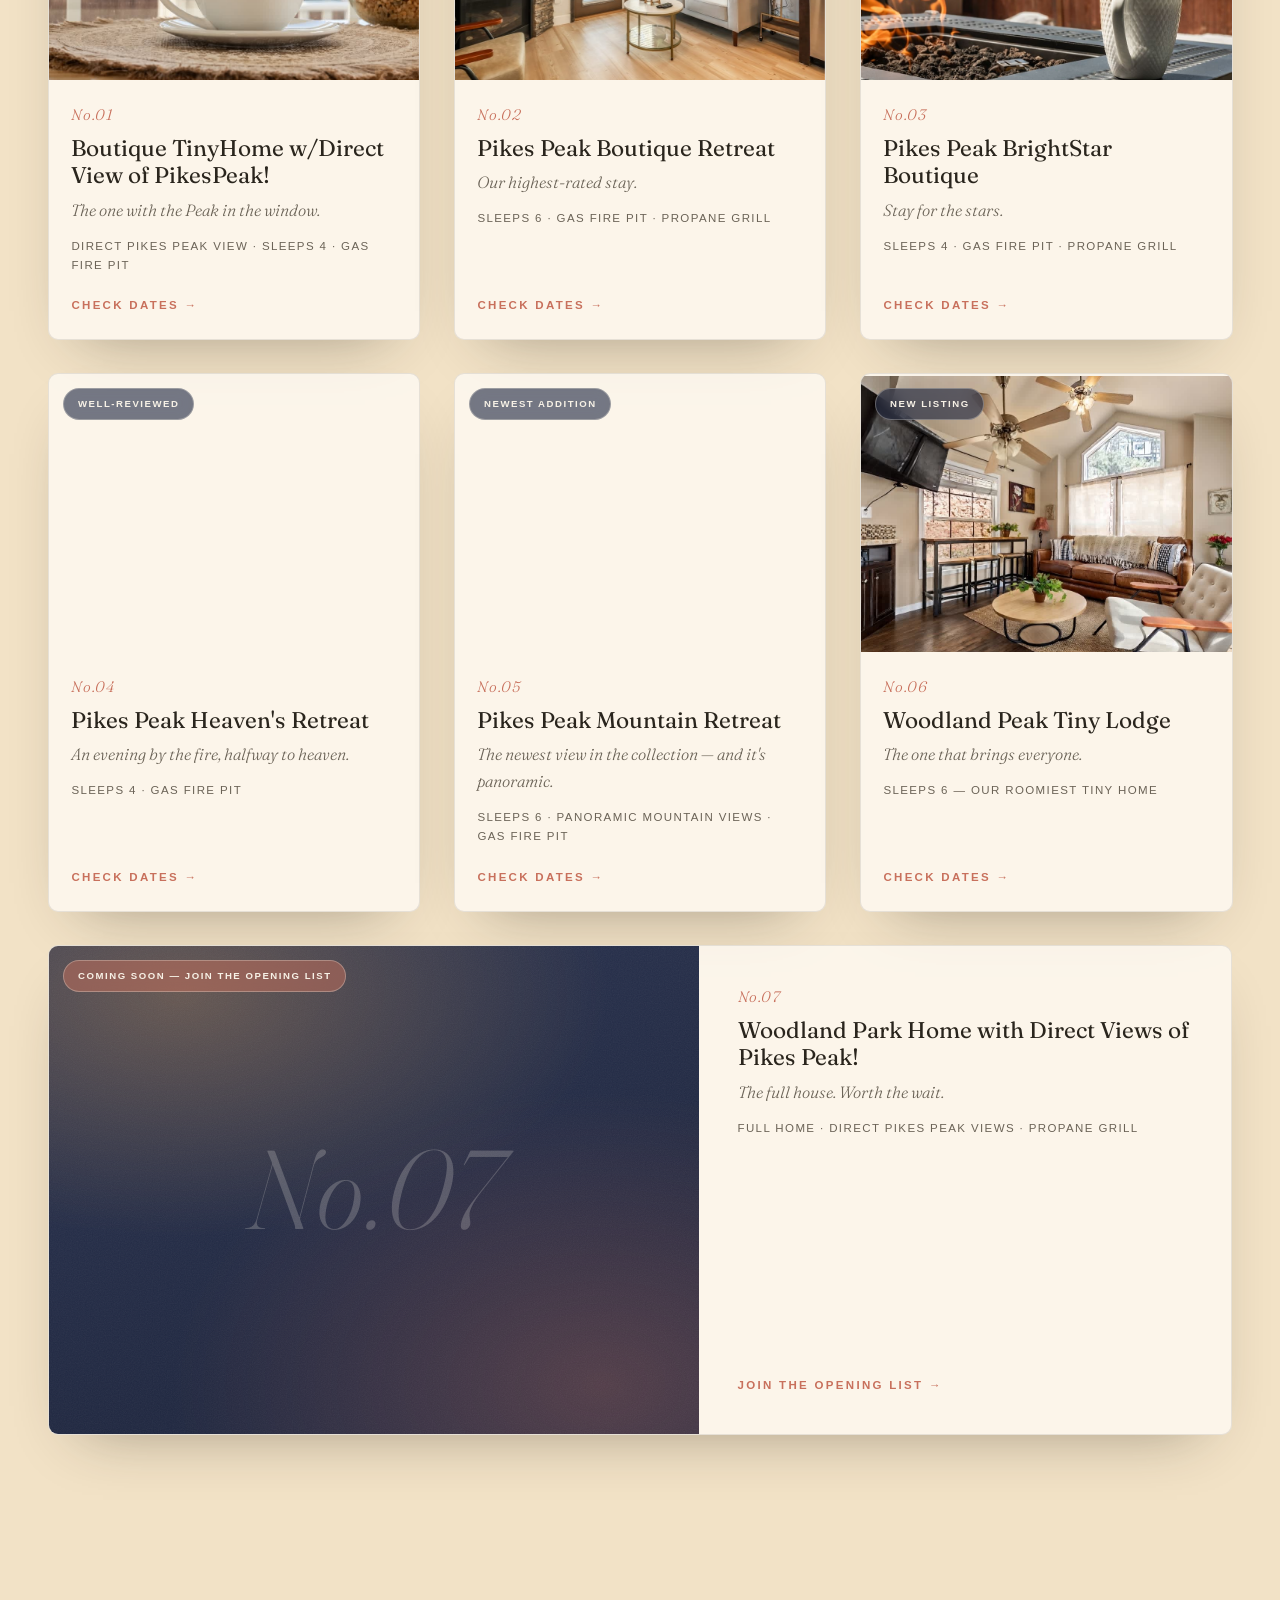
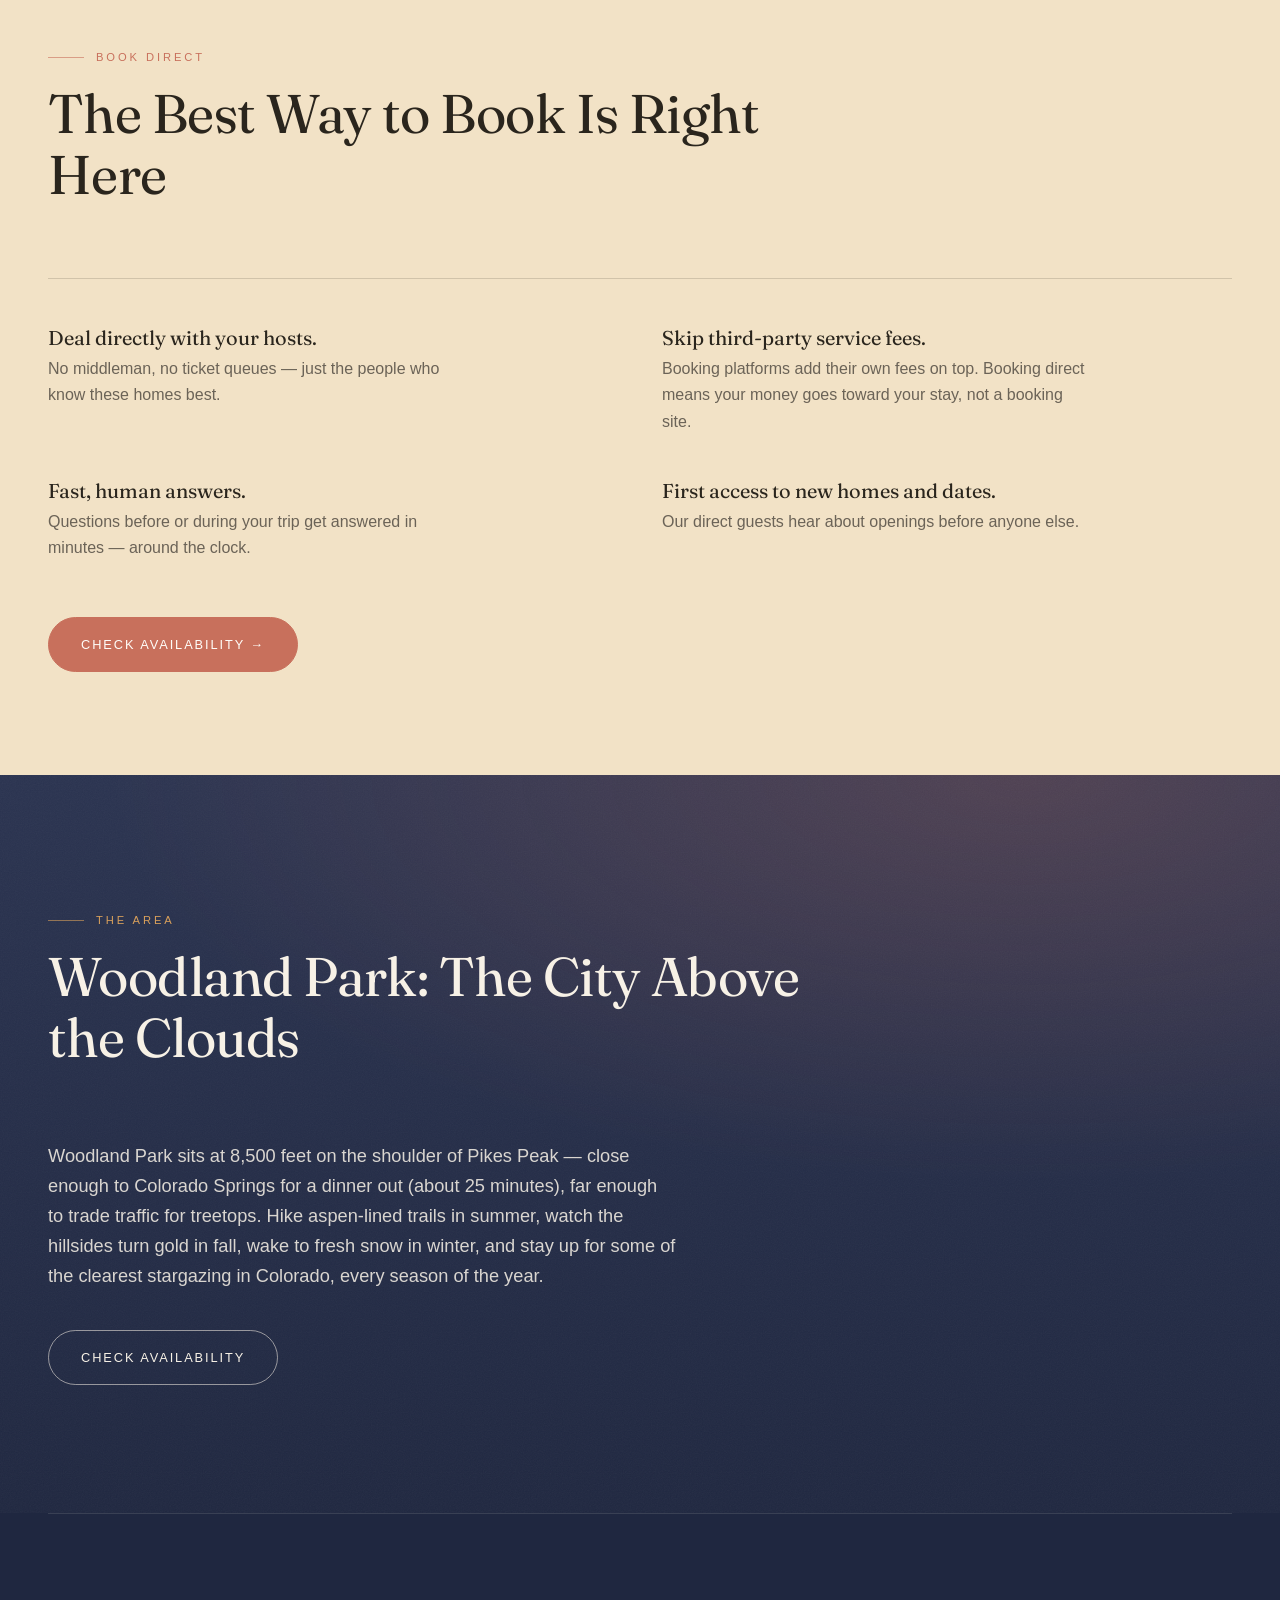
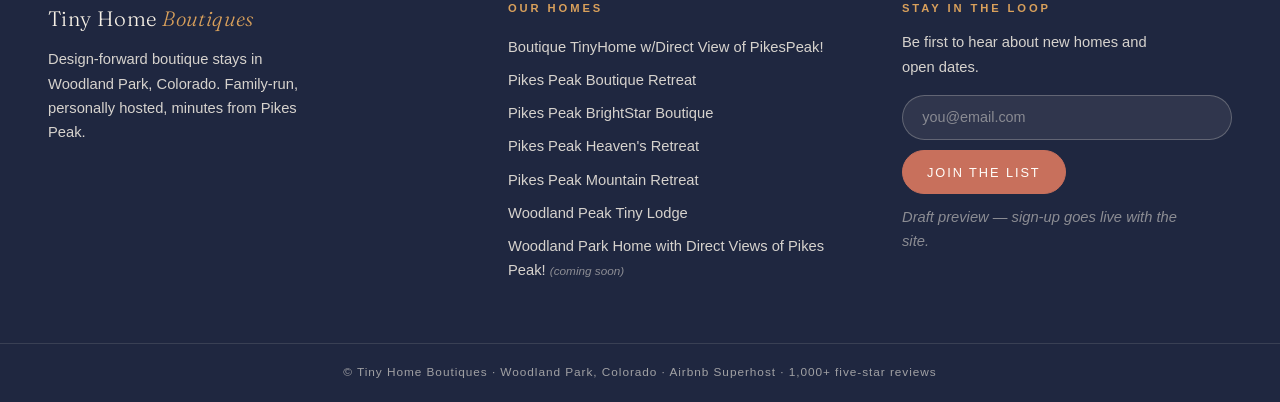
==== commit 9e767e45: "QA round: hero alt SEO convention (Marketing Fix 1) + No.02 identity line per CEO polish" ====
--- a/synthesis/index.html
+++ b/synthesis/index.html
@@ -54,7 +54,7 @@
 <section class="hero" id="hero">
   <div class="hero-media" id="heroMedia">
     <img id="heroStill" class="hero-still kenburns" src="../assets/hero/unit-y-peak-window.jpg"
-         width="1200" height="800" alt="Pikes Peak framed in the window above a morning coffee cup" fetchpriority="high">
+         width="1200" height="800" alt="Pikes Peak framed in the window above a morning coffee cup — Boutique TinyHome w/Direct View of PikesPeak!, Woodland Park, Colorado." fetchpriority="high">
     <video id="heroVideo" class="hero-video" data-src="../assets/hero/variant-b-higgs-motion-pikes-dawn.mp4"
            preload="none" muted loop playsinline aria-hidden="true" tabindex="-1"></video>
   </div>
@@ -109,7 +109,7 @@
         <div class="card-body">
           <span class="card-no">No.02</span>
           <h3 class="card-name">Pikes Peak Boutique Retreat</h3>
-          <p class="card-identity">Quietly our highest-rated stay.</p>
+          <p class="card-identity">Our highest-rated stay.</p>
           <p class="card-facts">Sleeps 6 · gas fire pit · propane grill</p>
           <span class="card-cta">Check dates →</span>
         </div>
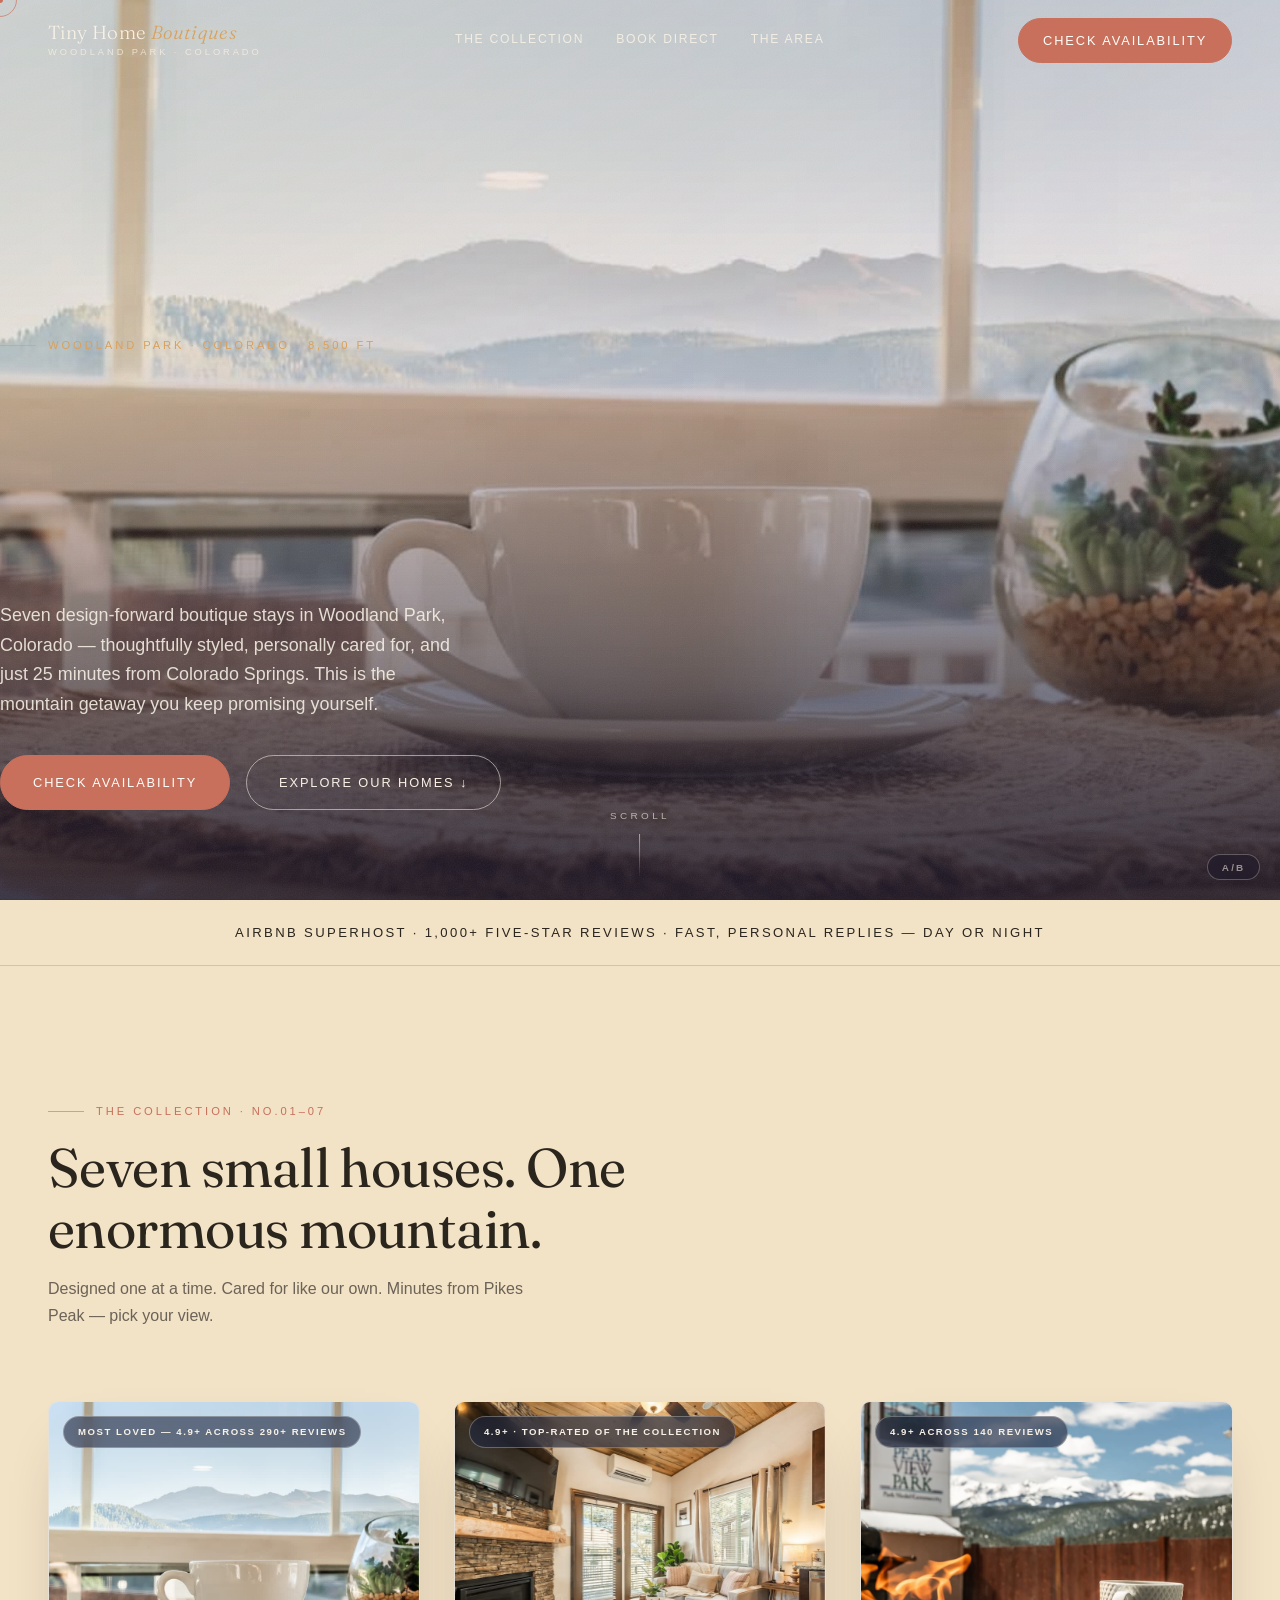
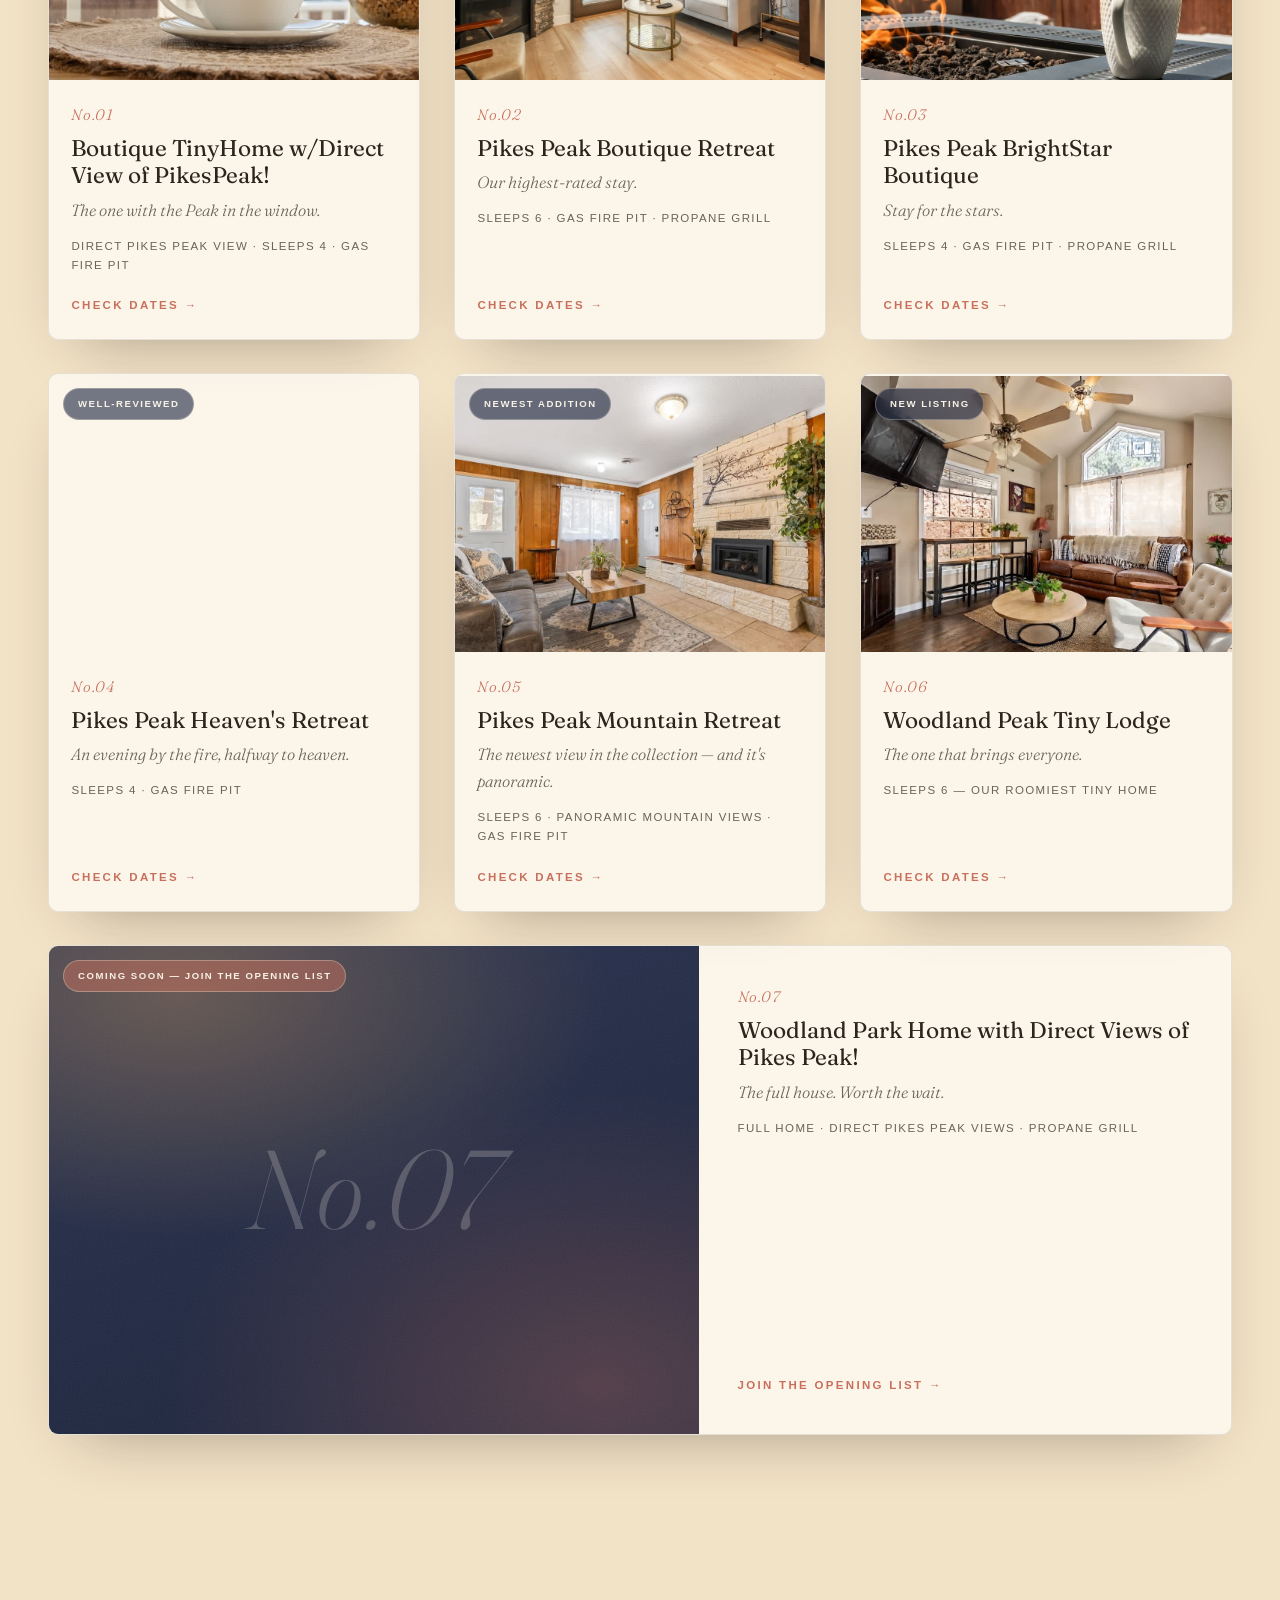
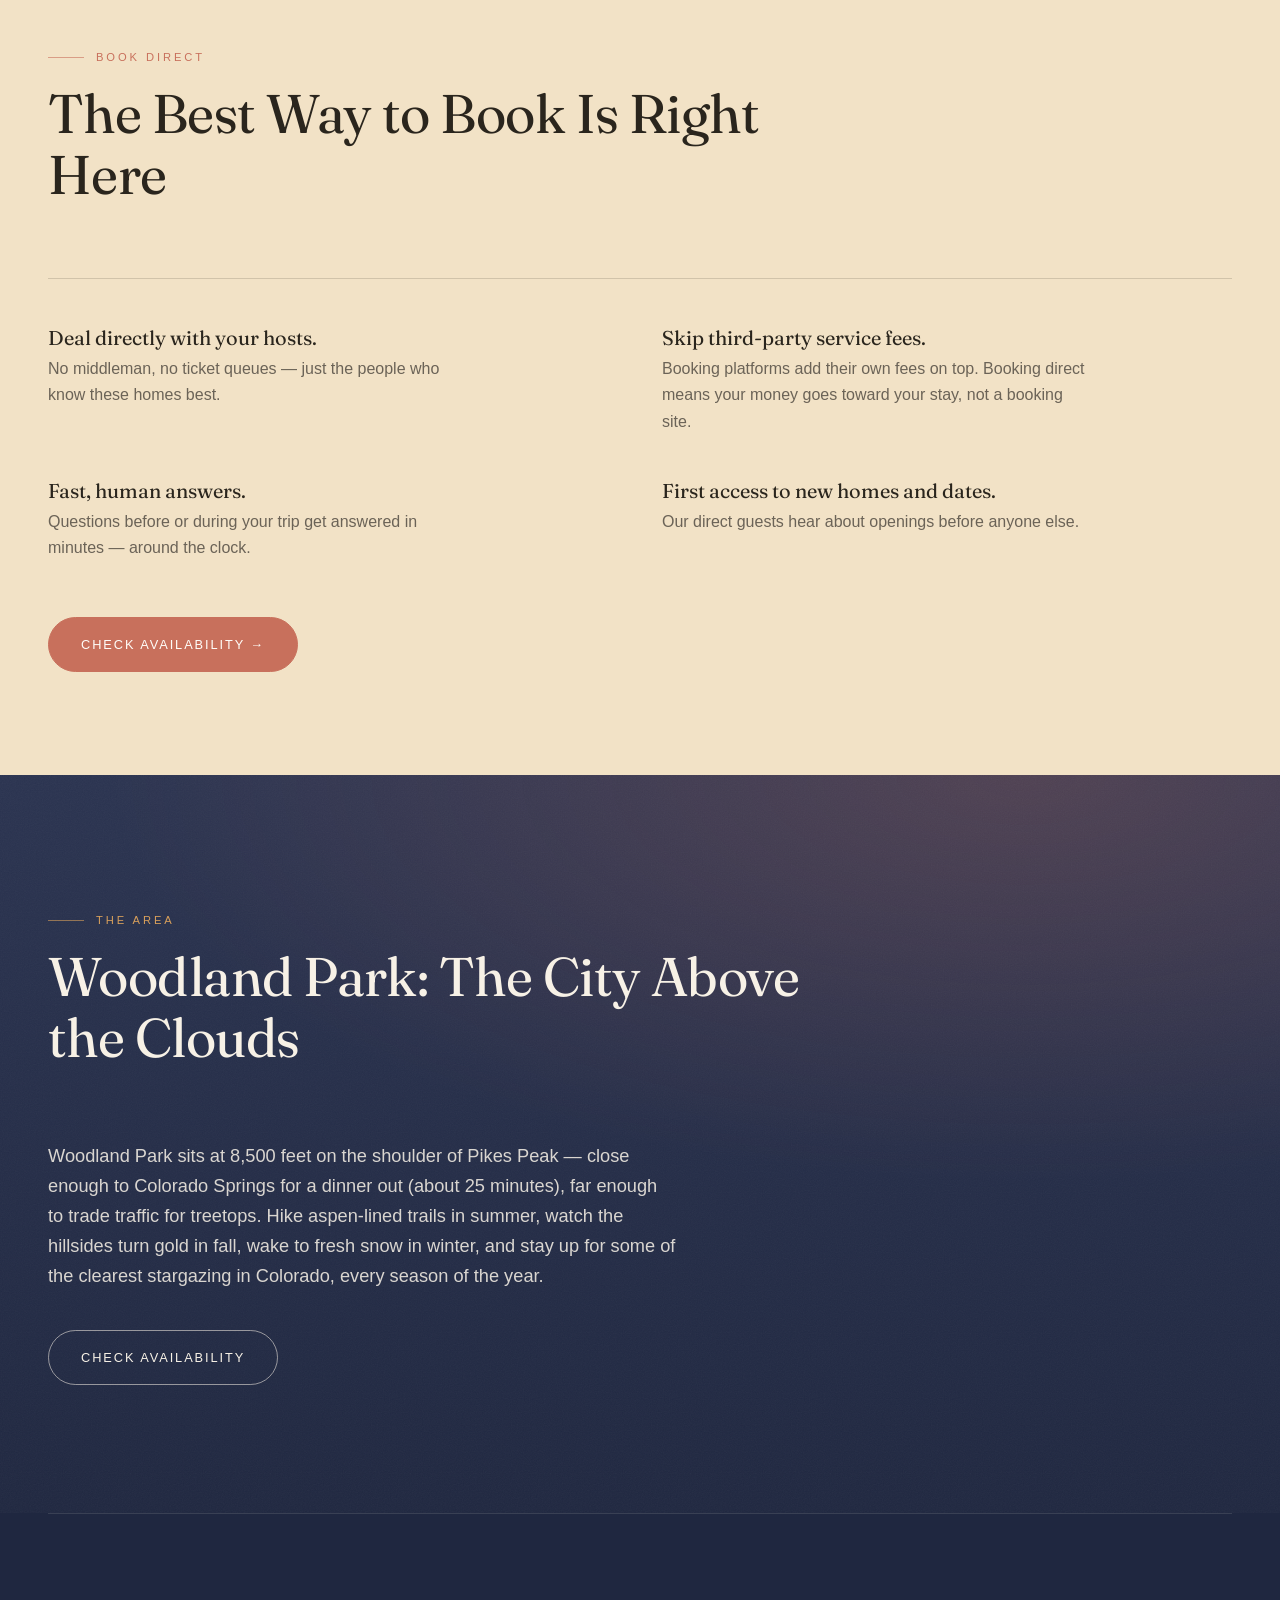
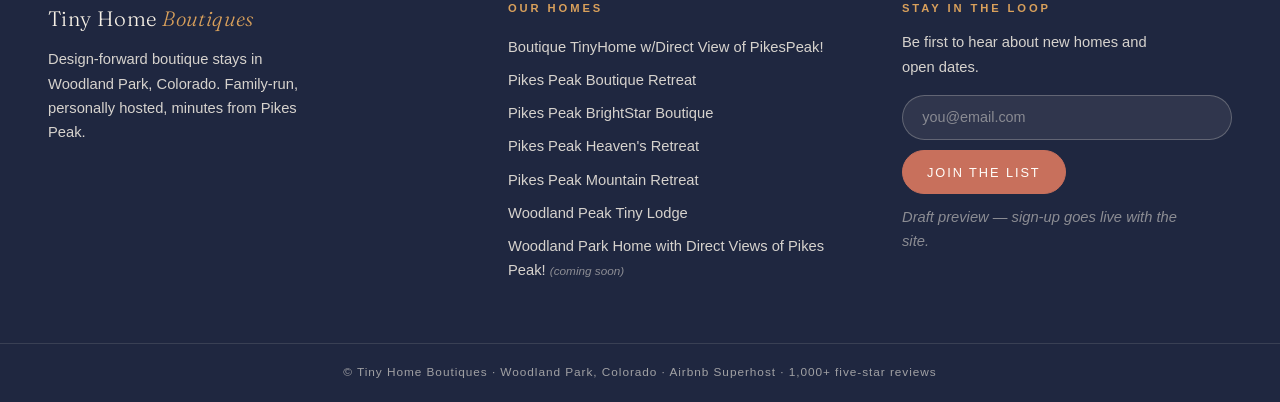
==== commit 4977c501: "Adopt Marketing collection-intro line per CEO mid-review swap" ====
--- a/synthesis/index.html
+++ b/synthesis/index.html
@@ -85,7 +85,7 @@
     <header class="sect-head reveal">
       <p class="kicker">The Collection · No.01–07</p>
       <h2>Seven small houses. One enormous mountain.</h2>
-      <p class="sect-intro">Every stay is individually designed, meticulously kept, and minutes from Pikes Peak. Pick your view.</p>
+      <p class="sect-intro">Designed one at a time. Cared for like our own. Minutes from Pikes Peak — pick your view.</p>
     </header>
 
     <div class="cards">
